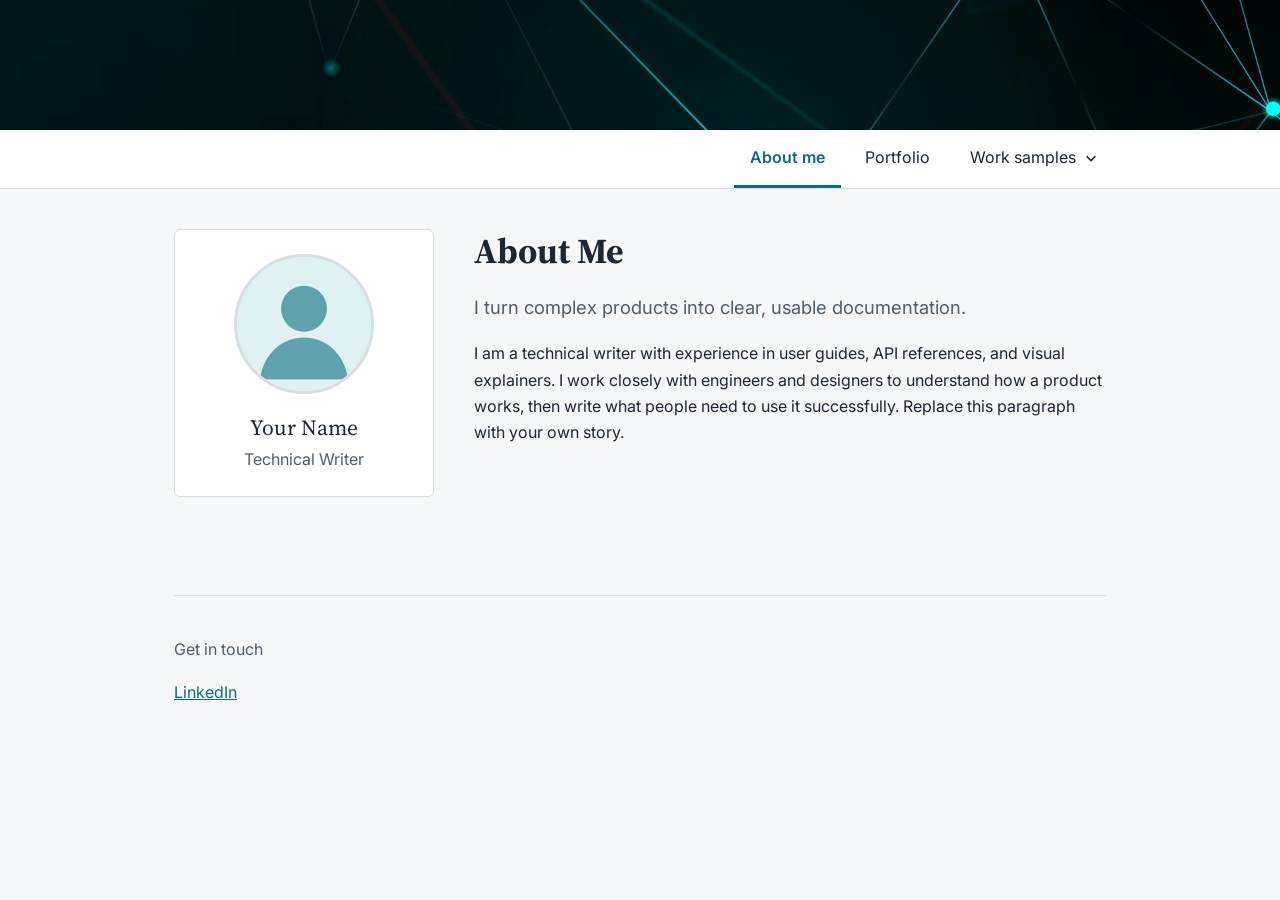
==== about.html @ 59970286 "Added initial set of template files." ====
<!DOCTYPE html>
<html lang="en">
<head>
<meta charset="UTF-8">
<meta name="viewport" content="width=device-width, initial-scale=1">
<title>About Me | Your Name</title>
<meta name="description" content="Learn about my background, skills, and tools as a technical writer.">
<link rel="preconnect" href="https://fonts.googleapis.com">
<link rel="preconnect" href="https://fonts.gstatic.com" crossorigin>
<link rel="stylesheet" href="https://fonts.googleapis.com/css2?family=Inter:wght@400;500;600&family=Source+Serif+4:wght@500;600&display=swap">
<link rel="stylesheet" href="css/styles.css">
</head>
<body>
<a class="skip-link" href="#main">Skip to content</a>
<header class="banner">
<img src="images/banner.jpg" alt="Abstract network of glowing nodes and connecting lines on a dark background">
</header>
<nav class="topnav" aria-label="Main navigation"><ul class="nav-list">
<li><a href="about.html">About me</a></li>
<li><a href="portfolio.html">Portfolio</a></li>
<li class="dropdown"><button class="dropdown-toggle" type="button" aria-expanded="false" aria-controls="work-menu">Work samples
<svg class="chevron" viewBox="0 0 16 16" fill="none" stroke="currentColor" stroke-width="2" aria-hidden="true"><path d="M3 6l5 5 5-5"/></svg></button>
<ul class="dropdown-menu" id="work-menu" hidden>
<li><a href="documentation-sample.html">End-user documentation sample</a></li>
<li><a href="rest-api-documentation-sample.html">REST API documentation sample</a></li>
<li><a href="infographics-sample.html">Infographic sample</a></li>
</ul></li></ul></nav>
<div class="main">
<main class="content wide" id="main">
<div class="about-grid">
<aside class="profile" aria-label="Profile">
<svg class="avatar" viewBox="0 0 140 140" role="img" aria-label="Placeholder profile photo"><circle cx="70" cy="54" r="24" fill="#0b6e7c" opacity=".6"/><path d="M24 128c4-30 26-44 46-44s42 14 46 44z" fill="#0b6e7c" opacity=".6"/></svg>
<p class="profile-name">Your Name</p>
<p class="profile-role">Technical Writer</p>
</aside>
<section class="about-main" aria-labelledby="about-heading">
<h1 id="about-heading">About Me</h1>
<p class="lead">I turn complex products into clear, usable documentation.</p>
<p>I am a technical writer with experience in user guides, API references, and visual explainers. I work closely with engineers and designers to understand how a product works, then write what people need to use it successfully. Replace this paragraph with your own story.</p>
</section>
</div>
</main>
<footer class="site-footer"><p>Get in touch</p><ul>
<li><a href="https://www.linkedin.com/in/your-profile" rel="noopener">LinkedIn</a></li>
</ul></footer>
</div>
<script src="js/main.js"></script>
</body>
</html>
---- css/styles.css ----
/* ===== Design tokens ===== */
:root{
  --bg:#f6f7f9; --surface:#ffffff; --text:#1c2733; --muted:#4f5d6b; --border:#d9dee4;
  --side-bg:#12263a; --side-text:#dbe5ee; --side-muted:#9fb3c6; --side-active:#ffffff; --side-active-bg:#1f3d5a;
  --accent:#0b6e7c; --accent-soft:#dff1f3; --warn:#8a5a00; --warn-bg:#fff4d6; --note-bg:#e4f1f6;
  --code-bg:#101c2a; --code-text:#e6edf3;
  --sp-1:.25rem; --sp-2:.5rem; --sp-3:1rem; --sp-4:1.5rem; --sp-5:2.5rem; --sp-6:4rem;
  --radius:6px; --side-w:260px;
  --font-body:Inter,system-ui,-apple-system,"Segoe UI",Roboto,Helvetica,Arial,sans-serif;
  --font-head:"Source Serif 4",Georgia,"Times New Roman",serif;
  --font-mono:ui-monospace,SFMono-Regular,Menlo,Consolas,monospace;
}
@media (prefers-color-scheme:dark){
  :root:not([data-theme="light"]){
    --bg:#0e1620; --surface:#16212d; --text:#e6edf3; --muted:#a8b6c4; --border:#2b3a4a;
    --side-bg:#0a121b; --side-active-bg:#1b2f44; --accent:#5cc4d2; --accent-soft:#17323a;
    --warn:#f2c14e; --warn-bg:#33290f; --note-bg:#14303c; --code-bg:#0a121b;
  }
}
:root[data-theme="dark"]{
  --bg:#0e1620; --surface:#16212d; --text:#e6edf3; --muted:#a8b6c4; --border:#2b3a4a;
  --side-bg:#0a121b; --side-active-bg:#1b2f44; --accent:#5cc4d2; --accent-soft:#17323a;
  --warn:#f2c14e; --warn-bg:#33290f; --note-bg:#14303c; --code-bg:#0a121b;
}

/* ===== Base ===== */
*,*::before,*::after{box-sizing:border-box}
html{scroll-behavior:smooth}
body{margin:0;background:var(--bg);color:var(--text);font-family:var(--font-body);line-height:1.65;font-size:1rem}
h1,h2,h3{font-family:var(--font-head);line-height:1.25;margin:var(--sp-5) 0 var(--sp-3)}
h1{font-size:2.2rem;margin-top:0} h2{font-size:1.5rem} h3{font-size:1.15rem}
p,ul,ol{max-width:70ch} a{color:var(--accent)}
:focus-visible{outline:3px solid var(--accent);outline-offset:2px;border-radius:3px}
.skip-link{position:absolute;left:-999px;top:0;background:var(--accent);color:#fff;padding:var(--sp-2) var(--sp-3);z-index:100}
.skip-link:focus{left:var(--sp-2);top:var(--sp-2)}

/* ===== Banner and top navigation ===== */
.banner{position:relative;height:130px;background:#000;overflow:hidden}
.banner img{display:block;width:100%;height:100%;object-fit:cover;object-position:50% 38%}
.topnav{background:var(--surface);border-bottom:1px solid var(--border);position:relative;z-index:30}
.nav-list{list-style:none;margin:0 auto;padding:0 var(--sp-3);max-width:980px;display:flex;justify-content:flex-end;gap:var(--sp-2);flex-wrap:wrap}
.nav-list>li{position:relative}
.nav-list a,.dropdown-toggle{display:flex;align-items:center;gap:var(--sp-2);padding:.9rem var(--sp-3);color:var(--text);text-decoration:none;
  background:none;border:0;font:inherit;cursor:pointer;border-bottom:3px solid transparent}
.nav-list a:hover,.dropdown-toggle:hover{color:var(--accent)}
.nav-list a.active,.dropdown-toggle.active{color:var(--accent);font-weight:600;border-bottom-color:var(--accent)}
.chevron{width:14px;height:14px;transition:transform .2s ease}
.dropdown-toggle[aria-expanded="true"] .chevron{transform:rotate(180deg)}
.dropdown-menu{position:absolute;right:0;top:100%;min-width:290px;list-style:none;margin:0;padding:var(--sp-2) 0;background:var(--surface);
  border:1px solid var(--border);border-radius:var(--radius);box-shadow:0 8px 24px rgba(0,0,0,.18)}
.dropdown-menu[hidden]{display:none}
.dropdown-menu a{border-bottom:0;padding:.65rem var(--sp-3)}
.dropdown-menu a.active{background:var(--accent-soft)}

/* ===== Main ===== */
.main{max-width:980px;margin:0 auto;padding:var(--sp-5) var(--sp-4) 0;min-height:60vh;display:flex;flex-direction:column}
.content{max-width:860px;width:100%;flex:1}
.content.wide{max-width:none}
.about-grid{display:grid;grid-template-columns:260px 1fr;gap:var(--sp-5);align-items:start}
.profile{background:var(--surface);border:1px solid var(--border);border-radius:var(--radius);padding:var(--sp-4);text-align:center}
.profile .avatar{margin:0 auto var(--sp-3)}
.profile-name{font-family:var(--font-head);font-size:1.35rem;margin:0}
.profile-role{margin:var(--sp-1) 0 var(--sp-3);color:var(--muted)}
.profile p:last-child{margin:0}
.about-main>h1{margin-top:0}
.lead{font-size:1.15rem;color:var(--muted)}
.meta-row{display:flex;flex-wrap:wrap;gap:var(--sp-2);padding:0;list-style:none;margin:var(--sp-3) 0}
.chip{background:var(--accent-soft);color:var(--accent);padding:.2rem .7rem;border-radius:999px;font-size:.88rem;font-weight:500}
.avatar{width:140px;height:140px;border-radius:50%;background:var(--accent-soft);display:block;margin-bottom:var(--sp-4);border:3px solid var(--border)}
.panel{background:var(--surface);border:1px solid var(--border);border-radius:var(--radius);padding:var(--sp-4);margin:var(--sp-4) 0}
.panel>h2:first-child,.panel>h3:first-child{margin-top:0}
.site-footer{border-top:1px solid var(--border);margin-top:var(--sp-6);padding:var(--sp-4) 0;color:var(--muted)}
.site-footer ul{list-style:none;display:flex;flex-wrap:wrap;gap:var(--sp-4);padding:0;margin:var(--sp-2) 0 0}

/* ===== Doc components ===== */
.steps{padding-left:1.4rem}.steps li{margin-bottom:var(--sp-3)}
.callout{padding:var(--sp-3) var(--sp-4);border-radius:var(--radius);margin:var(--sp-3) 0;border-left:4px solid var(--accent);background:var(--note-bg);max-width:70ch}
.callout.warning{border-color:var(--warn);background:var(--warn-bg)}
.callout strong{display:block}
pre{background:var(--code-bg);color:var(--code-text);padding:var(--sp-3);border-radius:var(--radius);overflow-x:auto;font-size:.88rem;line-height:1.5}
code{font-family:var(--font-mono);font-size:.9em}
p code,td code,li code{background:var(--accent-soft);color:var(--accent);padding:.1rem .35rem;border-radius:4px}
.table-wrap{overflow-x:auto;margin:var(--sp-3) 0}
table{border-collapse:collapse;width:100%;min-width:480px;background:var(--surface)}
th,td{border:1px solid var(--border);padding:.55rem .8rem;text-align:left;vertical-align:top}
th{background:var(--accent-soft)}
.endpoint{display:flex;align-items:center;gap:var(--sp-3);flex-wrap:wrap;background:var(--surface);border:1px solid var(--border);border-radius:var(--radius);padding:var(--sp-3)}
.badge{font-family:var(--font-mono);font-weight:700;font-size:.85rem;padding:.25rem .65rem;border-radius:4px;color:#fff}
.badge.get{background:#1b6e3a}.badge.post{background:#8a4b00}

/* ===== Infographics ===== */
.grid{display:grid;grid-template-columns:repeat(auto-fill,minmax(240px,1fr));gap:var(--sp-4);padding:0;list-style:none;max-width:none}
.thumb{display:block;width:100%;padding:0;border:1px solid var(--border);border-radius:var(--radius);overflow:hidden;cursor:zoom-in;background:var(--surface)}
.thumb svg{display:block;width:100%;height:auto}
figcaption{padding:var(--sp-2) 0;color:var(--muted);font-size:.92rem}
figure{margin:0}
.lightbox{position:fixed;inset:0;background:rgba(5,10,16,.88);display:flex;flex-direction:column;align-items:center;justify-content:center;
  padding:var(--sp-4);z-index:200;cursor:zoom-out}
.lightbox svg{max-width:min(90vw,820px);max-height:75vh;width:100%;height:auto;border-radius:var(--radius)}
.lightbox p{color:#fff;margin-top:var(--sp-3)}
.lightbox-close{position:absolute;top:var(--sp-3);right:var(--sp-3);background:#fff;color:#000;border:0;border-radius:50%;width:44px;height:44px;font-size:1.5rem;cursor:pointer}

/* ===== Responsive ===== */
@media (max-width:767px){
  .banner{height:170px}  .dropdown-menu{min-width:240px}
  .main{padding:var(--sp-4) var(--sp-3) 0}
  h1{font-size:1.8rem}
}
@media (prefers-reduced-motion:reduce){*{transition:none!important;scroll-behavior:auto!important}}
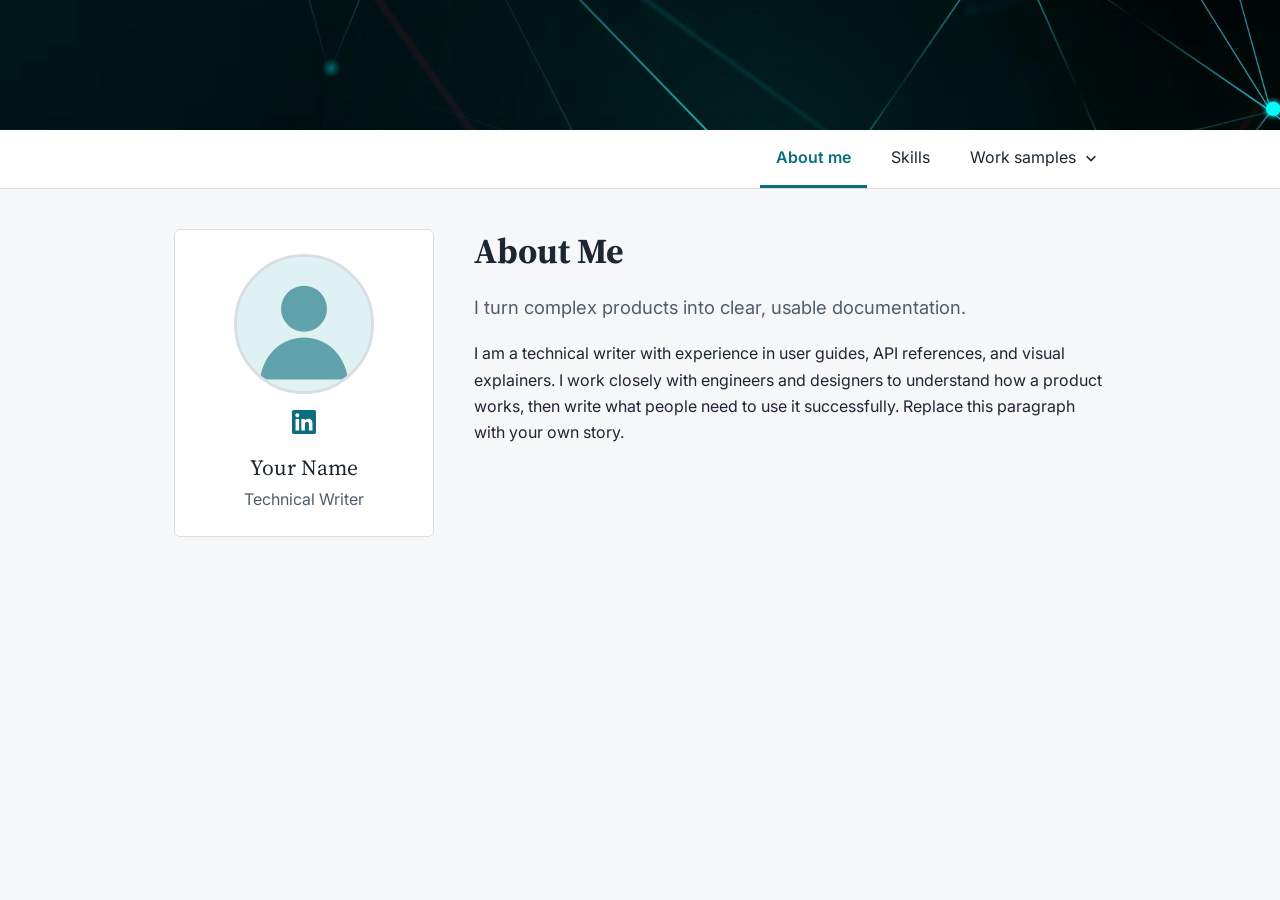
==== commit 1d369e59: "Renamed the Portfolio tab to Skills. Added the LinkedIn icon." ====
--- a/about.html
+++ b/about.html
@@ -17,7 +17,7 @@
 </header>
 <nav class="topnav" aria-label="Main navigation"><ul class="nav-list">
 <li><a href="about.html">About me</a></li>
-<li><a href="portfolio.html">Portfolio</a></li>
+<li><a href="skills.html">Skills</a></li>
 <li class="dropdown"><button class="dropdown-toggle" type="button" aria-expanded="false" aria-controls="work-menu">Work samples
 <svg class="chevron" viewBox="0 0 16 16" fill="none" stroke="currentColor" stroke-width="2" aria-hidden="true"><path d="M3 6l5 5 5-5"/></svg></button>
 <ul class="dropdown-menu" id="work-menu" hidden>
@@ -30,6 +30,7 @@
 <div class="about-grid">
 <aside class="profile" aria-label="Profile">
 <svg class="avatar" viewBox="0 0 140 140" role="img" aria-label="Placeholder profile photo"><circle cx="70" cy="54" r="24" fill="#0b6e7c" opacity=".6"/><path d="M24 128c4-30 26-44 46-44s42 14 46 44z" fill="#0b6e7c" opacity=".6"/></svg>
+<a class="social" href="https://www.linkedin.com/in/your-profile" rel="noopener" aria-label="LinkedIn profile"><svg viewBox="0 0 24 24" width="24" height="24" fill="currentColor" aria-hidden="true"><path d="M20.447 20.452h-3.554v-5.569c0-1.328-.027-3.037-1.852-3.037-1.853 0-2.136 1.445-2.136 2.939v5.667H9.351V9h3.414v1.561h.046c.477-.9 1.637-1.85 3.37-1.85 3.601 0 4.267 2.37 4.267 5.455v6.286zM5.337 7.433a2.062 2.062 0 01-2.063-2.065 2.064 2.064 0 112.063 2.065zm1.782 13.019H3.555V9h3.564v11.452zM22.225 0H1.771C.792 0 0 .774 0 1.729v20.542C0 23.227.792 24 1.771 24h20.451C23.2 24 24 23.227 24 22.271V1.729C24 .774 23.2 0 22.222 0h.003z"/></svg></a>
 <p class="profile-name">Your Name</p>
 <p class="profile-role">Technical Writer</p>
 </aside>
@@ -40,9 +41,6 @@
 </section>
 </div>
 </main>
-<footer class="site-footer"><p>Get in touch</p><ul>
-<li><a href="https://www.linkedin.com/in/your-profile" rel="noopener">LinkedIn</a></li>
-</ul></footer>
 </div>
 <script src="js/main.js"></script>
 </body>
--- a/css/styles.css
+++ b/css/styles.css
@@ -59,6 +59,8 @@
 .about-grid{display:grid;grid-template-columns:260px 1fr;gap:var(--sp-5);align-items:start}
 .profile{background:var(--surface);border:1px solid var(--border);border-radius:var(--radius);padding:var(--sp-4);text-align:center}
 .profile .avatar{margin:0 auto var(--sp-3)}
+.social{display:inline-flex;color:var(--accent);margin-bottom:var(--sp-3);border-radius:4px}
+.social:hover{opacity:.8}
 .profile-name{font-family:var(--font-head);font-size:1.35rem;margin:0}
 .profile-role{margin:var(--sp-1) 0 var(--sp-3);color:var(--muted)}
 .profile p:last-child{margin:0}
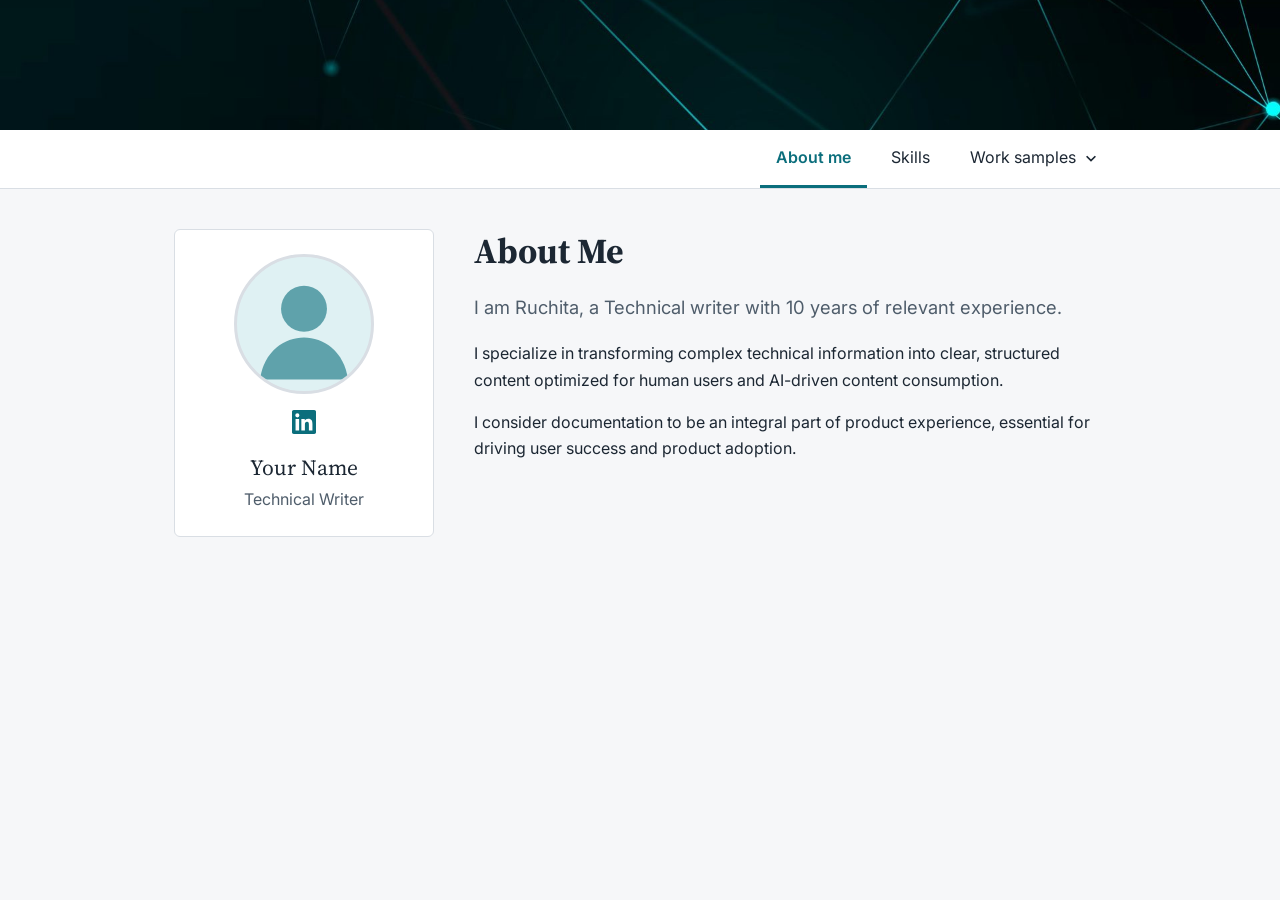
==== commit e3531533: "Updated the Index and infographics page. Added the Post method information to the Rest API documenta" ====
--- a/about.html
+++ b/about.html
@@ -30,14 +30,15 @@
 <div class="about-grid">
 <aside class="profile" aria-label="Profile">
 <svg class="avatar" viewBox="0 0 140 140" role="img" aria-label="Placeholder profile photo"><circle cx="70" cy="54" r="24" fill="#0b6e7c" opacity=".6"/><path d="M24 128c4-30 26-44 46-44s42 14 46 44z" fill="#0b6e7c" opacity=".6"/></svg>
-<a class="social" href="https://www.linkedin.com/in/your-profile" rel="noopener" aria-label="LinkedIn profile"><svg viewBox="0 0 24 24" width="24" height="24" fill="currentColor" aria-hidden="true"><path d="M20.447 20.452h-3.554v-5.569c0-1.328-.027-3.037-1.852-3.037-1.853 0-2.136 1.445-2.136 2.939v5.667H9.351V9h3.414v1.561h.046c.477-.9 1.637-1.85 3.37-1.85 3.601 0 4.267 2.37 4.267 5.455v6.286zM5.337 7.433a2.062 2.062 0 01-2.063-2.065 2.064 2.064 0 112.063 2.065zm1.782 13.019H3.555V9h3.564v11.452zM22.225 0H1.771C.792 0 0 .774 0 1.729v20.542C0 23.227.792 24 1.771 24h20.451C23.2 24 24 23.227 24 22.271V1.729C24 .774 23.2 0 22.222 0h.003z"/></svg></a>
+<a class="social" href="www.linkedin.com/in/ruchita-karuvath-ba43861a" rel="noopener" aria-label="LinkedIn profile"><svg viewBox="0 0 24 24" width="24" height="24" fill="currentColor" aria-hidden="true"><path d="M20.447 20.452h-3.554v-5.569c0-1.328-.027-3.037-1.852-3.037-1.853 0-2.136 1.445-2.136 2.939v5.667H9.351V9h3.414v1.561h.046c.477-.9 1.637-1.85 3.37-1.85 3.601 0 4.267 2.37 4.267 5.455v6.286zM5.337 7.433a2.062 2.062 0 01-2.063-2.065 2.064 2.064 0 112.063 2.065zm1.782 13.019H3.555V9h3.564v11.452zM22.225 0H1.771C.792 0 0 .774 0 1.729v20.542C0 23.227.792 24 1.771 24h20.451C23.2 24 24 23.227 24 22.271V1.729C24 .774 23.2 0 22.222 0h.003z"/></svg></a>
 <p class="profile-name">Your Name</p>
 <p class="profile-role">Technical Writer</p>
 </aside>
 <section class="about-main" aria-labelledby="about-heading">
 <h1 id="about-heading">About Me</h1>
-<p class="lead">I turn complex products into clear, usable documentation.</p>
-<p>I am a technical writer with experience in user guides, API references, and visual explainers. I work closely with engineers and designers to understand how a product works, then write what people need to use it successfully. Replace this paragraph with your own story.</p>
+<p class="lead">I am Ruchita, a Technical writer with 10 years of relevant experience.</p>
+<p>I specialize in transforming complex technical information into clear, structured content optimized for human users and AI-driven content consumption.</p>
+<p>I consider documentation to be an integral part of product experience, essential for driving user success and product adoption.</p>
 </section>
 </div>
 </main>
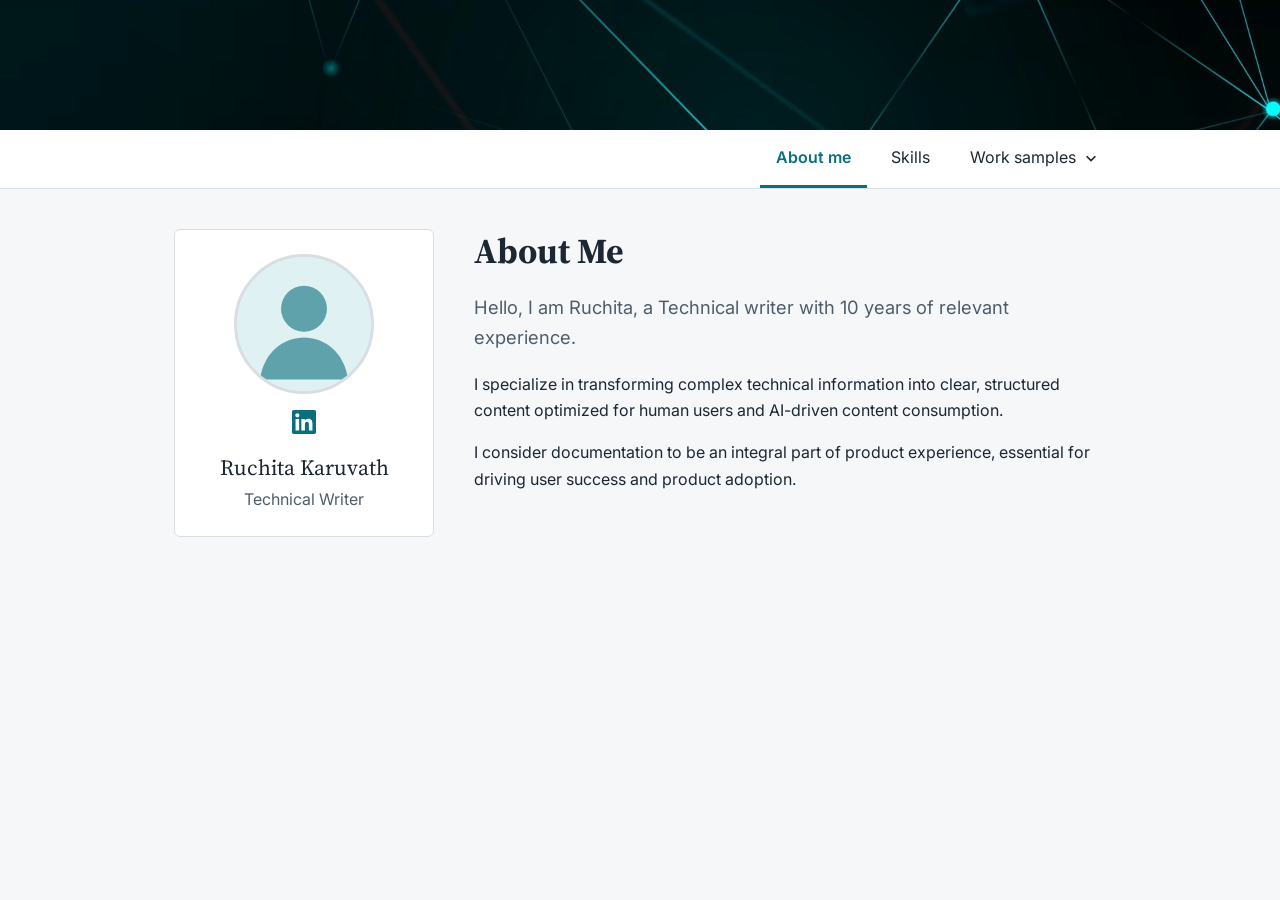
==== commit c0ea3055: "Updated the About, Index, infographics, REST API, skills, and CSS files." ====
--- a/about.html
+++ b/about.html
@@ -30,13 +30,13 @@
 <div class="about-grid">
 <aside class="profile" aria-label="Profile">
 <svg class="avatar" viewBox="0 0 140 140" role="img" aria-label="Placeholder profile photo"><circle cx="70" cy="54" r="24" fill="#0b6e7c" opacity=".6"/><path d="M24 128c4-30 26-44 46-44s42 14 46 44z" fill="#0b6e7c" opacity=".6"/></svg>
-<a class="social" href="www.linkedin.com/in/ruchita-karuvath-ba43861a" rel="noopener" aria-label="LinkedIn profile"><svg viewBox="0 0 24 24" width="24" height="24" fill="currentColor" aria-hidden="true"><path d="M20.447 20.452h-3.554v-5.569c0-1.328-.027-3.037-1.852-3.037-1.853 0-2.136 1.445-2.136 2.939v5.667H9.351V9h3.414v1.561h.046c.477-.9 1.637-1.85 3.37-1.85 3.601 0 4.267 2.37 4.267 5.455v6.286zM5.337 7.433a2.062 2.062 0 01-2.063-2.065 2.064 2.064 0 112.063 2.065zm1.782 13.019H3.555V9h3.564v11.452zM22.225 0H1.771C.792 0 0 .774 0 1.729v20.542C0 23.227.792 24 1.771 24h20.451C23.2 24 24 23.227 24 22.271V1.729C24 .774 23.2 0 22.222 0h.003z"/></svg></a>
-<p class="profile-name">Your Name</p>
+<a class="social" href="https://www.linkedin.com/in/ruchita-karuvath-ba43861a" rel="noopener" aria-label="LinkedIn profile"><svg viewBox="0 0 24 24" width="24" height="24" fill="currentColor" aria-hidden="true"><path d="M20.447 20.452h-3.554v-5.569c0-1.328-.027-3.037-1.852-3.037-1.853 0-2.136 1.445-2.136 2.939v5.667H9.351V9h3.414v1.561h.046c.477-.9 1.637-1.85 3.37-1.85 3.601 0 4.267 2.37 4.267 5.455v6.286zM5.337 7.433a2.062 2.062 0 01-2.063-2.065 2.064 2.064 0 112.063 2.065zm1.782 13.019H3.555V9h3.564v11.452zM22.225 0H1.771C.792 0 0 .774 0 1.729v20.542C0 23.227.792 24 1.771 24h20.451C23.2 24 24 23.227 24 22.271V1.729C24 .774 23.2 0 22.222 0h.003z"/></svg></a>
+<p class="profile-name">Ruchita Karuvath</p>
 <p class="profile-role">Technical Writer</p>
 </aside>
 <section class="about-main" aria-labelledby="about-heading">
 <h1 id="about-heading">About Me</h1>
-<p class="lead">I am Ruchita, a Technical writer with 10 years of relevant experience.</p>
+<p class="lead">Hello, I am Ruchita, a Technical writer with 10 years of relevant experience.</p>
 <p>I specialize in transforming complex technical information into clear, structured content optimized for human users and AI-driven content consumption.</p>
 <p>I consider documentation to be an integral part of product experience, essential for driving user success and product adoption.</p>
 </section>
--- a/css/styles.css
+++ b/css/styles.css
@@ -87,18 +87,19 @@
 th,td{border:1px solid var(--border);padding:.55rem .8rem;text-align:left;vertical-align:top}
 th{background:var(--accent-soft)}
 .endpoint{display:flex;align-items:center;gap:var(--sp-3);flex-wrap:wrap;background:var(--surface);border:1px solid var(--border);border-radius:var(--radius);padding:var(--sp-3)}
+.endpoint p { flex-basis: 100%; margin: 0; }
 .badge{font-family:var(--font-mono);font-weight:700;font-size:.85rem;padding:.25rem .65rem;border-radius:4px;color:#fff}
 .badge.get{background:#1b6e3a}.badge.post{background:#8a4b00}
 
 /* ===== Infographics ===== */
 .grid{display:grid;grid-template-columns:repeat(auto-fill,minmax(240px,1fr));gap:var(--sp-4);padding:0;list-style:none;max-width:none}
 .thumb{display:block;width:100%;padding:0;border:1px solid var(--border);border-radius:var(--radius);overflow:hidden;cursor:zoom-in;background:var(--surface)}
-.thumb svg{display:block;width:100%;height:auto}
+.thumb img{display:block;width:100%;height:auto}
 figcaption{padding:var(--sp-2) 0;color:var(--muted);font-size:.92rem}
 figure{margin:0}
 .lightbox{position:fixed;inset:0;background:rgba(5,10,16,.88);display:flex;flex-direction:column;align-items:center;justify-content:center;
   padding:var(--sp-4);z-index:200;cursor:zoom-out}
-.lightbox svg{max-width:min(90vw,820px);max-height:75vh;width:100%;height:auto;border-radius:var(--radius)}
+.lightbox img{max-width:min(90vw,820px);max-height:75vh;width:100%;height:auto;object-fit:contain;border-radius:var(--radius)}
 .lightbox p{color:#fff;margin-top:var(--sp-3)}
 .lightbox-close{position:absolute;top:var(--sp-3);right:var(--sp-3);background:#fff;color:#000;border:0;border-radius:50%;width:44px;height:44px;font-size:1.5rem;cursor:pointer}
 
